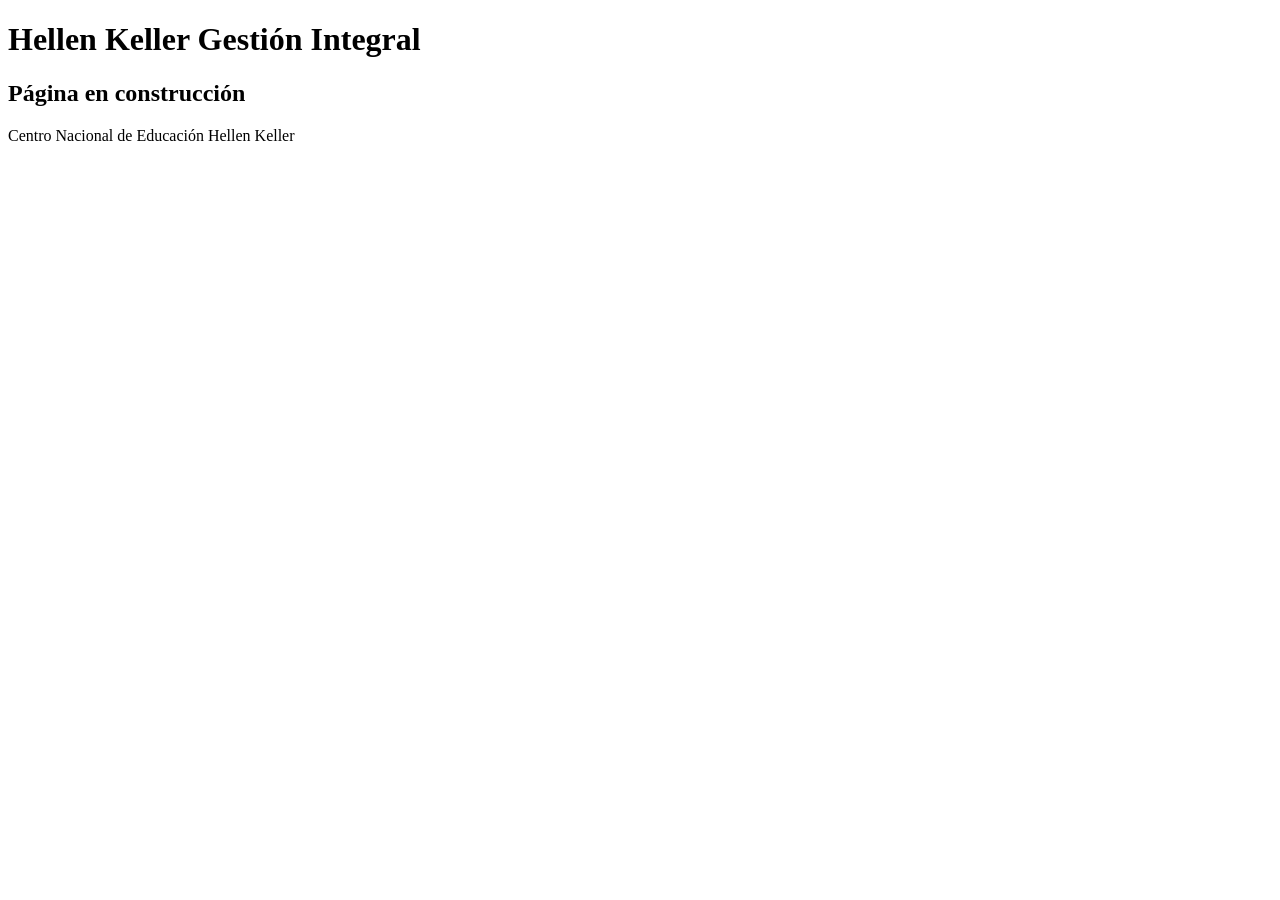
==== src/administrador-dashboard.html @ 24e8b511 "Add initial HTML structure for administrador-dashboard" ====
<!DOCTYPE html>
<html lang="es">
<head>
    <meta charset="UTF-8">
    <meta name="viewport" content="width=device-width, initial-scale=1.0">
    <title>Hellen Keller Gestión Integral</title>
</head>
<body>

    <header>
        <h1>Hellen Keller Gestión Integral</h1>
    </header>

    <main>
        <h2>Página en construcción</h2>
    </main>

    <footer>
        <p>Centro Nacional de Educación Hellen Keller</p>
    </footer>

</body>
</html>
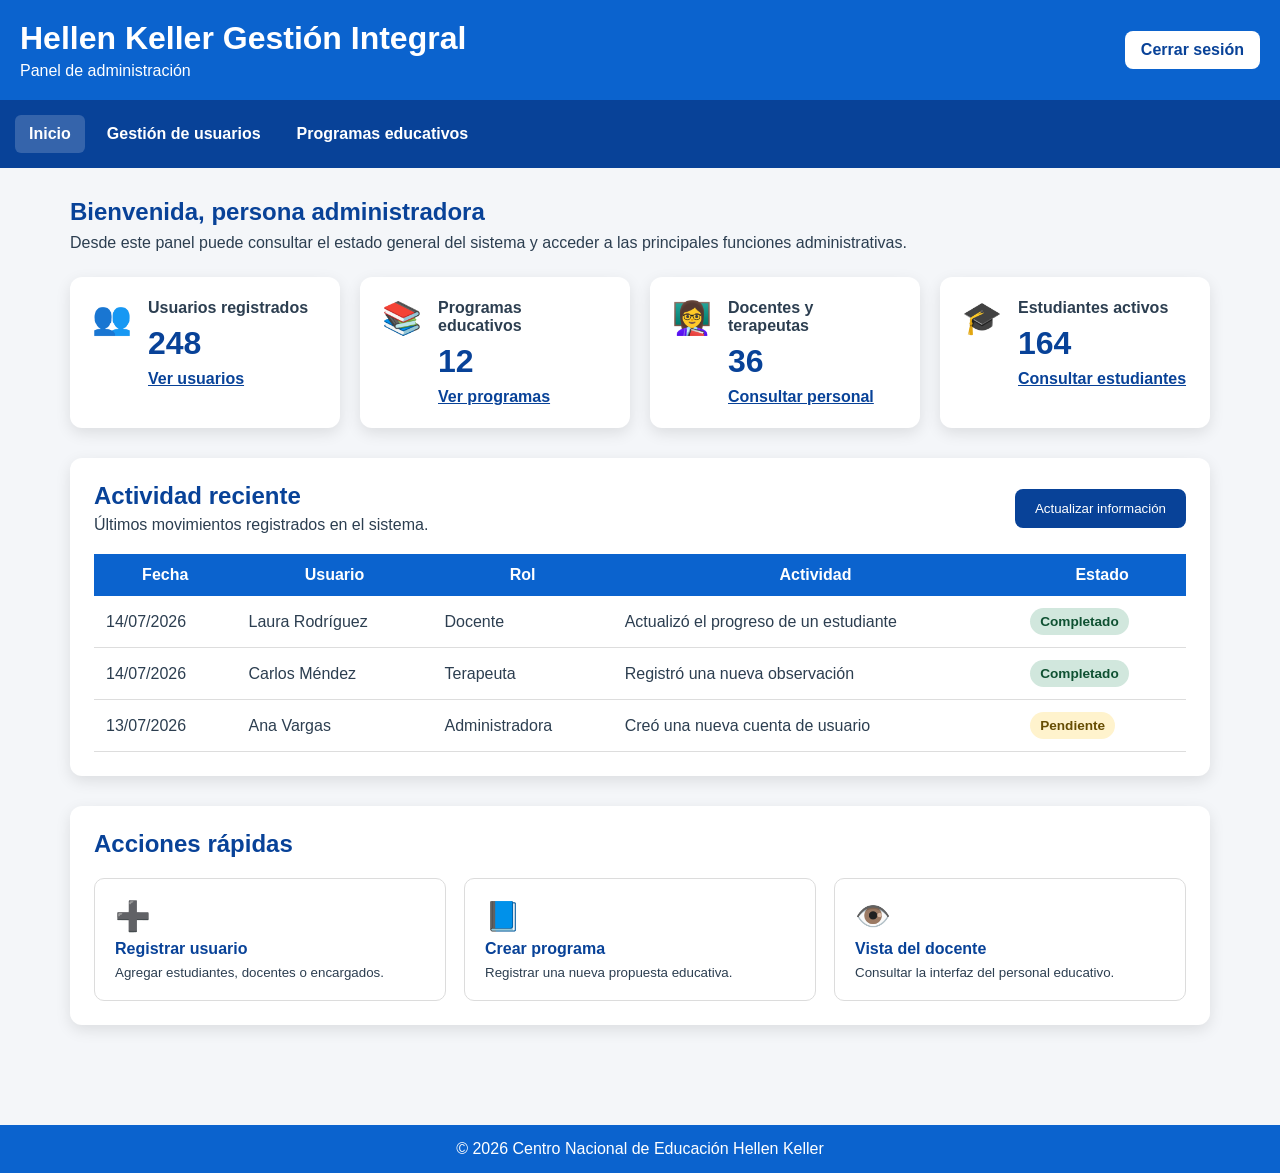
==== commit 9034ba91: "Avance II  Desarrollo de pantallas HTML y CSS" ====
--- a/src/administrador-dashboard.html
+++ b/src/administrador-dashboard.html
@@ -1,23 +1,283 @@
 <!DOCTYPE html>
 <html lang="es">
+
 <head>
     <meta charset="UTF-8">
     <meta name="viewport" content="width=device-width, initial-scale=1.0">
-    <title>Hellen Keller Gestión Integral</title>
+
+    <meta
+        name="description"
+        content="Panel principal del administrador de Hellen Keller Gestión Integral">
+
+    <title>Administrador | Hellen Keller Gestión Integral</title>
+
+    <link rel="stylesheet" href="../assets/css/styles.css">
 </head>
+
 <body>
 
-    <header>
-        <h1>Hellen Keller Gestión Integral</h1>
+    <header class="encabezado-sistema">
+
+        <div>
+            <h1>Hellen Keller Gestión Integral</h1>
+            <p>Panel de administración</p>
+        </div>
+
+        <a class="boton-salir" href="index.html">
+            Cerrar sesión
+        </a>
+
     </header>
 
-    <main>
-        <h2>Página en construcción</h2>
+    <nav class="menu-principal" aria-label="Navegación del administrador">
+
+        <a href="administrador-dashboard.html" aria-current="page">
+            Inicio
+        </a>
+
+        <a href="gestion-usuarios.html">
+            Gestión de usuarios
+        </a>
+
+        <a href="gestion-programas.html">
+            Programas educativos
+        </a>
+
+    </nav>
+
+    <main class="contenido-dashboard">
+
+        <section class="bienvenida">
+
+            <h2>Bienvenida, persona administradora</h2>
+
+            <p>
+                Desde este panel puede consultar el estado general del sistema
+                y acceder a las principales funciones administrativas.
+            </p>
+
+        </section>
+
+        <section
+            class="rejilla-indicadores"
+            aria-label="Resumen general del sistema">
+
+            <article class="tarjeta-indicador">
+
+                <span class="icono-indicador" aria-hidden="true">
+                    👥
+                </span>
+
+                <div>
+                    <h3>Usuarios registrados</h3>
+
+                    <p class="numero-indicador">
+                        248
+                    </p>
+
+                    <a href="gestion-usuarios.html">
+                        Ver usuarios
+                    </a>
+                </div>
+
+            </article>
+
+            <article class="tarjeta-indicador">
+
+                <span class="icono-indicador" aria-hidden="true">
+                    📚
+                </span>
+
+                <div>
+                    <h3>Programas educativos</h3>
+
+                    <p class="numero-indicador">
+                        12
+                    </p>
+
+                    <a href="gestion-programas.html">
+                        Ver programas
+                    </a>
+                </div>
+
+            </article>
+
+            <article class="tarjeta-indicador">
+
+                <span class="icono-indicador" aria-hidden="true">
+                    👩‍🏫
+                </span>
+
+                <div>
+                    <h3>Docentes y terapeutas</h3>
+
+                    <p class="numero-indicador">
+                        36
+                    </p>
+
+                    <a href="gestion-usuarios.html">
+                        Consultar personal
+                    </a>
+                </div>
+
+            </article>
+
+            <article class="tarjeta-indicador">
+
+                <span class="icono-indicador" aria-hidden="true">
+                    🎓
+                </span>
+
+                <div>
+                    <h3>Estudiantes activos</h3>
+
+                    <p class="numero-indicador">
+                        164
+                    </p>
+
+                    <a href="gestion-usuarios.html">
+                        Consultar estudiantes
+                    </a>
+                </div>
+
+            </article>
+
+        </section>
+
+        <section class="seccion-tabla">
+
+            <div class="encabezado-seccion">
+
+                <div>
+                    <h2>Actividad reciente</h2>
+
+                    <p>
+                        Últimos movimientos registrados en el sistema.
+                    </p>
+                </div>
+
+                <button class="boton-secundario" type="button">
+                    Actualizar información
+                </button>
+
+            </div>
+
+            <div class="tabla-responsive">
+
+                <table>
+
+                    <thead>
+                        <tr>
+                            <th scope="col">Fecha</th>
+                            <th scope="col">Usuario</th>
+                            <th scope="col">Rol</th>
+                            <th scope="col">Actividad</th>
+                            <th scope="col">Estado</th>
+                        </tr>
+                    </thead>
+
+                    <tbody>
+
+                        <tr>
+                            <td>14/07/2026</td>
+                            <td>Laura Rodríguez</td>
+                            <td>Docente</td>
+                            <td>Actualizó el progreso de un estudiante</td>
+                            <td>
+                                <span class="estado estado-exitoso">
+                                    Completado
+                                </span>
+                            </td>
+                        </tr>
+
+                        <tr>
+                            <td>14/07/2026</td>
+                            <td>Carlos Méndez</td>
+                            <td>Terapeuta</td>
+                            <td>Registró una nueva observación</td>
+                            <td>
+                                <span class="estado estado-exitoso">
+                                    Completado
+                                </span>
+                            </td>
+                        </tr>
+
+                        <tr>
+                            <td>13/07/2026</td>
+                            <td>Ana Vargas</td>
+                            <td>Administradora</td>
+                            <td>Creó una nueva cuenta de usuario</td>
+                            <td>
+                                <span class="estado estado-pendiente">
+                                    Pendiente
+                                </span>
+                            </td>
+                        </tr>
+
+                    </tbody>
+
+                </table>
+
+            </div>
+
+        </section>
+
+        <section class="acciones-rapidas">
+
+            <h2>Acciones rápidas</h2>
+
+            <div class="rejilla-acciones">
+
+                <a class="tarjeta-accion" href="gestion-usuarios.html">
+
+                    <span aria-hidden="true">➕</span>
+
+                    <strong>Registrar usuario</strong>
+
+                    <small>
+                        Agregar estudiantes, docentes o encargados.
+                    </small>
+
+                </a>
+
+                <a class="tarjeta-accion" href="gestion-programas.html">
+
+                    <span aria-hidden="true">📘</span>
+
+                    <strong>Crear programa</strong>
+
+                    <small>
+                        Registrar una nueva propuesta educativa.
+                    </small>
+
+                </a>
+
+                <a class="tarjeta-accion" href="docente-dashboard.html">
+
+                    <span aria-hidden="true">👁️</span>
+
+                    <strong>Vista del docente</strong>
+
+                    <small>
+                        Consultar la interfaz del personal educativo.
+                    </small>
+
+                </a>
+
+            </div>
+
+        </section>
+
     </main>
 
     <footer>
-        <p>Centro Nacional de Educación Hellen Keller</p>
+
+        <p>
+            © 2026 Centro Nacional de Educación Hellen Keller
+        </p>
+
     </footer>
 
 </body>
-</html>
+
+</html>
--- a/assets/css/styles.css
+++ b/assets/css/styles.css
@@ -0,0 +1,690 @@
+/* ========================================
+   HELLEN KELLER GESTIÓN INTEGRAL
+   Hoja principal de estilos
+======================================== */
+
+:root{
+
+    --azul:#0B63CE;
+    --azulOscuro:#084298;
+    --gris:#f4f6f9;
+    --blanco:#ffffff;
+    --texto:#2c3e50;
+    --borde:#dcdcdc;
+    --verde:#198754;
+    --rojo:#dc3545;
+    --sombra:0 5px 15px rgba(0,0,0,.10);
+
+}
+
+*{
+    margin:0;
+    padding:0;
+    box-sizing:border-box;
+}
+
+body{
+
+    font-family:Arial, Helvetica, sans-serif;
+    background:var(--gris);
+    color:var(--texto);
+
+}
+
+header{
+
+    background:var(--azul);
+    color:white;
+    padding:20px;
+
+}
+
+nav{
+
+    background:var(--azulOscuro);
+    display:flex;
+    gap:15px;
+    padding:15px;
+
+}
+
+nav a{
+
+    color:white;
+    text-decoration:none;
+    font-weight:bold;
+
+}
+
+nav a:hover{
+
+    text-decoration:underline;
+
+}
+
+main{
+
+    padding:30px;
+
+}
+
+.card{
+
+    background:white;
+    padding:20px;
+    border-radius:12px;
+    box-shadow:var(--sombra);
+    margin-bottom:20px;
+
+}
+
+button{
+
+    background:var(--azul);
+    color:white;
+    border:none;
+    padding:12px 20px;
+    border-radius:8px;
+    cursor:pointer;
+
+}
+
+button:hover{
+
+    background:var(--azulOscuro);
+
+}
+
+input,
+select{
+
+    width:100%;
+    padding:12px;
+    margin-top:8px;
+    margin-bottom:15px;
+    border:1px solid var(--borde);
+    border-radius:8px;
+
+}
+
+table{
+
+    width:100%;
+    border-collapse:collapse;
+
+}
+
+th{
+
+    background:var(--azul);
+    color:white;
+    padding:12px;
+
+}
+
+td{
+
+    padding:12px;
+    border-bottom:1px solid #ddd;
+
+}
+
+footer{
+
+    background:var(--azul);
+    color:white;
+    text-align:center;
+    padding:15px;
+    margin-top:40px;
+
+}
+
+@media(max-width:768px){
+
+    nav{
+
+        flex-direction:column;
+
+    }
+
+}
+/* ========================================
+   PANTALLA DE INICIO DE SESIÓN
+======================================== */
+
+.pagina-login {
+    min-height: 100vh;
+    display: flex;
+    flex-direction: column;
+    background-color: var(--gris);
+}
+
+.login-principal {
+    flex: 1;
+    display: flex;
+    justify-content: center;
+    align-items: center;
+    padding: 40px 20px;
+}
+
+.contenedor-login {
+    width: 100%;
+    max-width: 420px;
+    padding: 32px;
+    background-color: var(--blanco);
+    border-radius: 16px;
+    box-shadow: var(--sombra);
+    text-align: center;
+}
+
+.contenedor-login h1 {
+    margin-bottom: 8px;
+    color: var(--azulOscuro);
+}
+
+.contenedor-login .descripcion-login {
+    margin-bottom: 25px;
+    color: #5f6b7a;
+}
+
+.contenedor-login .campo {
+    margin-bottom: 18px;
+    text-align: left;
+}
+
+.contenedor-login label {
+    display: block;
+    margin-bottom: 7px;
+    font-weight: bold;
+    color: var(--texto);
+}
+
+.contenedor-login input {
+    width: 100%;
+    padding: 12px;
+    border: 1px solid var(--borde);
+    border-radius: 8px;
+    font-size: 1rem;
+}
+
+.contenedor-login input:focus {
+    outline: 3px solid rgba(11, 99, 206, 0.25);
+    border-color: var(--azul);
+}
+
+.cuadro-verificacion {
+    display: flex;
+    align-items: center;
+    gap: 10px;
+    margin: 18px 0;
+    padding: 12px;
+    background-color: #f1f3f5;
+    border: 1px solid var(--borde);
+    border-radius: 8px;
+    text-align: left;
+}
+
+.cuadro-verificacion input {
+    width: auto;
+    margin: 0;
+}
+
+.boton-login {
+    display: inline-block;
+    width: 100%;
+    padding: 12px 20px;
+    background-color: var(--verde);
+    color: var(--blanco);
+    border: none;
+    border-radius: 8px;
+    font-size: 1rem;
+    font-weight: bold;
+    cursor: pointer;
+}
+
+.boton-login:hover {
+    background-color: #146c43;
+}
+
+.enlaces-login {
+    display: flex;
+    flex-direction: column;
+    gap: 12px;
+    margin-top: 20px;
+}
+
+.enlaces-login a {
+    color: var(--azulOscuro);
+    font-weight: bold;
+    text-decoration: none;
+}
+
+.enlaces-login a:hover {
+    text-decoration: underline;
+}
+
+@media (max-width: 480px) {
+    .login-principal {
+        padding: 20px 15px;
+    }
+
+    .contenedor-login {
+        padding: 24px 18px;
+    }
+}
+/* ========================================
+   DASHBOARD DEL ADMINISTRADOR
+======================================== */
+
+.encabezado-sistema {
+    display: flex;
+    align-items: center;
+    justify-content: space-between;
+    gap: 20px;
+}
+
+.encabezado-sistema p {
+    margin-top: 5px;
+}
+
+.boton-salir {
+    padding: 10px 16px;
+    background-color: var(--blanco);
+    color: var(--azulOscuro);
+    border-radius: 8px;
+    font-weight: bold;
+    text-decoration: none;
+}
+
+.boton-salir:hover {
+    background-color: #eaf3ff;
+}
+
+.menu-principal {
+    display: flex;
+    flex-wrap: wrap;
+    gap: 8px;
+    background-color: var(--azulOscuro);
+}
+
+.menu-principal a {
+    padding: 10px 14px;
+    border-radius: 6px;
+}
+
+.menu-principal a:hover,
+.menu-principal a[aria-current="page"] {
+    background-color: rgba(255, 255, 255, 0.18);
+    text-decoration: none;
+}
+
+.contenido-dashboard {
+    width: min(1200px, 100%);
+    margin: 0 auto;
+}
+
+.bienvenida {
+    margin-bottom: 25px;
+}
+
+.bienvenida h2 {
+    margin-bottom: 8px;
+    color: var(--azulOscuro);
+}
+
+.rejilla-indicadores {
+    display: grid;
+    grid-template-columns: repeat(4, minmax(0, 1fr));
+    gap: 20px;
+    margin-bottom: 30px;
+}
+
+.tarjeta-indicador {
+    display: flex;
+    align-items: flex-start;
+    gap: 16px;
+    padding: 22px;
+    background-color: var(--blanco);
+    border-radius: 12px;
+    box-shadow: var(--sombra);
+}
+
+.icono-indicador {
+    font-size: 2rem;
+}
+
+.tarjeta-indicador h3 {
+    margin-bottom: 8px;
+    font-size: 1rem;
+}
+
+.numero-indicador {
+    margin-bottom: 8px;
+    color: var(--azulOscuro);
+    font-size: 2rem;
+    font-weight: bold;
+}
+
+.tarjeta-indicador a {
+    color: var(--azulOscuro);
+    font-weight: bold;
+}
+
+.seccion-tabla,
+.acciones-rapidas {
+    margin-bottom: 30px;
+    padding: 24px;
+    background-color: var(--blanco);
+    border-radius: 12px;
+    box-shadow: var(--sombra);
+}
+
+.encabezado-seccion {
+    display: flex;
+    align-items: center;
+    justify-content: space-between;
+    gap: 20px;
+    margin-bottom: 20px;
+}
+
+.encabezado-seccion h2,
+.acciones-rapidas h2 {
+    margin-bottom: 6px;
+    color: var(--azulOscuro);
+}
+
+.boton-secundario {
+    background-color: var(--azulOscuro);
+}
+
+.tabla-responsive {
+    overflow-x: auto;
+}
+
+.estado {
+    display: inline-block;
+    padding: 6px 10px;
+    border-radius: 999px;
+    font-size: 0.85rem;
+    font-weight: bold;
+}
+
+.estado-exitoso {
+    background-color: #d1e7dd;
+    color: #0f5132;
+}
+
+.estado-pendiente {
+    background-color: #fff3cd;
+    color: #664d03;
+}
+
+.rejilla-acciones {
+    display: grid;
+    grid-template-columns: repeat(3, minmax(0, 1fr));
+    gap: 18px;
+    margin-top: 20px;
+}
+
+.tarjeta-accion {
+    display: flex;
+    flex-direction: column;
+    gap: 7px;
+    padding: 20px;
+    color: var(--texto);
+    border: 1px solid var(--borde);
+    border-radius: 10px;
+    text-decoration: none;
+    transition: transform 0.2s, box-shadow 0.2s;
+}
+
+.tarjeta-accion span {
+    font-size: 1.8rem;
+}
+
+.tarjeta-accion strong {
+    color: var(--azulOscuro);
+}
+
+.tarjeta-accion:hover {
+    transform: translateY(-3px);
+    box-shadow: var(--sombra);
+}
+
+@media (max-width: 900px) {
+    .rejilla-indicadores {
+        grid-template-columns: repeat(2, minmax(0, 1fr));
+    }
+}
+
+@media (max-width: 650px) {
+    .encabezado-sistema,
+    .encabezado-seccion {
+        align-items: stretch;
+        flex-direction: column;
+    }
+
+    .rejilla-indicadores,
+    .rejilla-acciones {
+        grid-template-columns: 1fr;
+    }
+
+    .boton-salir,
+    .boton-secundario {
+        width: 100%;
+        text-align: center;
+    }
+}
+/* ========================================
+   RECUPERACIÓN DE CONTRASEÑA
+======================================== */
+
+.contenedor-login h2 {
+    margin-bottom: 10px;
+    color: var(--azulOscuro);
+}
+
+.contenedor-login form {
+    margin-top: 20px;
+}
+/* ========================================
+   GESTIÓN DE USUARIOS
+======================================== */
+
+.encabezado-pagina {
+    display: flex;
+    align-items: center;
+    justify-content: space-between;
+    gap: 20px;
+    margin-bottom: 24px;
+}
+
+.encabezado-pagina h2 {
+    margin-bottom: 6px;
+    color: var(--azulOscuro);
+}
+
+.boton-principal {
+    background-color: var(--verde);
+    font-weight: bold;
+}
+
+.boton-principal:hover {
+    background-color: #146c43;
+}
+
+.panel-filtros {
+    display: grid;
+    grid-template-columns: 2fr 1fr 1fr auto;
+    gap: 16px;
+    align-items: end;
+    margin-bottom: 28px;
+    padding: 22px;
+    background-color: var(--blanco);
+    border-radius: 12px;
+    box-shadow: var(--sombra);
+}
+
+.campo-filtro label {
+    display: block;
+    margin-bottom: 7px;
+    font-weight: bold;
+}
+
+.campo-filtro input,
+.campo-filtro select {
+    margin: 0;
+}
+
+.boton-filtrar {
+    min-height: 43px;
+}
+
+.contador-registros {
+    padding: 7px 12px;
+    background-color: #eaf3ff;
+    color: var(--azulOscuro);
+    border-radius: 999px;
+    font-weight: bold;
+}
+
+.acciones-tabla {
+    display: flex;
+    flex-wrap: wrap;
+    gap: 8px;
+}
+
+.boton-tabla {
+    width: auto;
+    padding: 8px 12px;
+    background-color: var(--azul);
+    border-radius: 6px;
+    font-size: 0.85rem;
+}
+
+.boton-peligro {
+    background-color: var(--rojo);
+}
+
+.boton-peligro:hover {
+    background-color: #b02a37;
+}
+
+.boton-activar {
+    background-color: var(--verde);
+}
+
+.boton-activar:hover {
+    background-color: #146c43;
+}
+
+.estado-inactivo {
+    background-color: #e2e3e5;
+    color: #41464b;
+}
+
+@media (max-width: 950px) {
+    .panel-filtros {
+        grid-template-columns: repeat(2, minmax(0, 1fr));
+    }
+}
+
+@media (max-width: 650px) {
+    .encabezado-pagina {
+        align-items: stretch;
+        flex-direction: column;
+    }
+
+    .panel-filtros {
+        grid-template-columns: 1fr;
+    }
+
+    .boton-principal,
+    .boton-filtrar {
+        width: 100%;
+    }
+}
+/* ========================================
+   GESTIÓN DE PROGRAMAS EDUCATIVOS
+======================================== */
+
+.rejilla-programas {
+    display: grid;
+    grid-template-columns: repeat(2, minmax(0, 1fr));
+    gap: 22px;
+}
+
+.tarjeta-programa {
+    padding: 24px;
+    background-color: var(--blanco);
+    border-radius: 12px;
+    box-shadow: var(--sombra);
+}
+
+.encabezado-programa {
+    display: flex;
+    align-items: center;
+    justify-content: space-between;
+    gap: 14px;
+    margin-bottom: 18px;
+}
+
+.icono-programa {
+    font-size: 2.2rem;
+}
+
+.tarjeta-programa h3 {
+    margin-bottom: 10px;
+    color: var(--azulOscuro);
+}
+
+.tarjeta-programa > p {
+    margin-bottom: 20px;
+    line-height: 1.5;
+}
+
+.datos-programa {
+    display: grid;
+    gap: 12px;
+    margin-bottom: 20px;
+}
+
+.datos-programa div {
+    display: grid;
+    grid-template-columns: 120px 1fr;
+    gap: 10px;
+    padding-bottom: 10px;
+    border-bottom: 1px solid var(--borde);
+}
+
+.datos-programa dt {
+    font-weight: bold;
+    color: var(--azulOscuro);
+}
+
+.datos-programa dd {
+    margin: 0;
+}
+
+.acciones-programa {
+    display: flex;
+    flex-wrap: wrap;
+    gap: 10px;
+}
+
+@media (max-width: 800px) {
+    .rejilla-programas {
+        grid-template-columns: 1fr;
+    }
+}
+
+@media (max-width: 480px) {
+    .datos-programa div {
+        grid-template-columns: 1fr;
+        gap: 4px;
+    }
+
+    .acciones-programa .boton-tabla {
+        width: 100%;
+    }
+}
